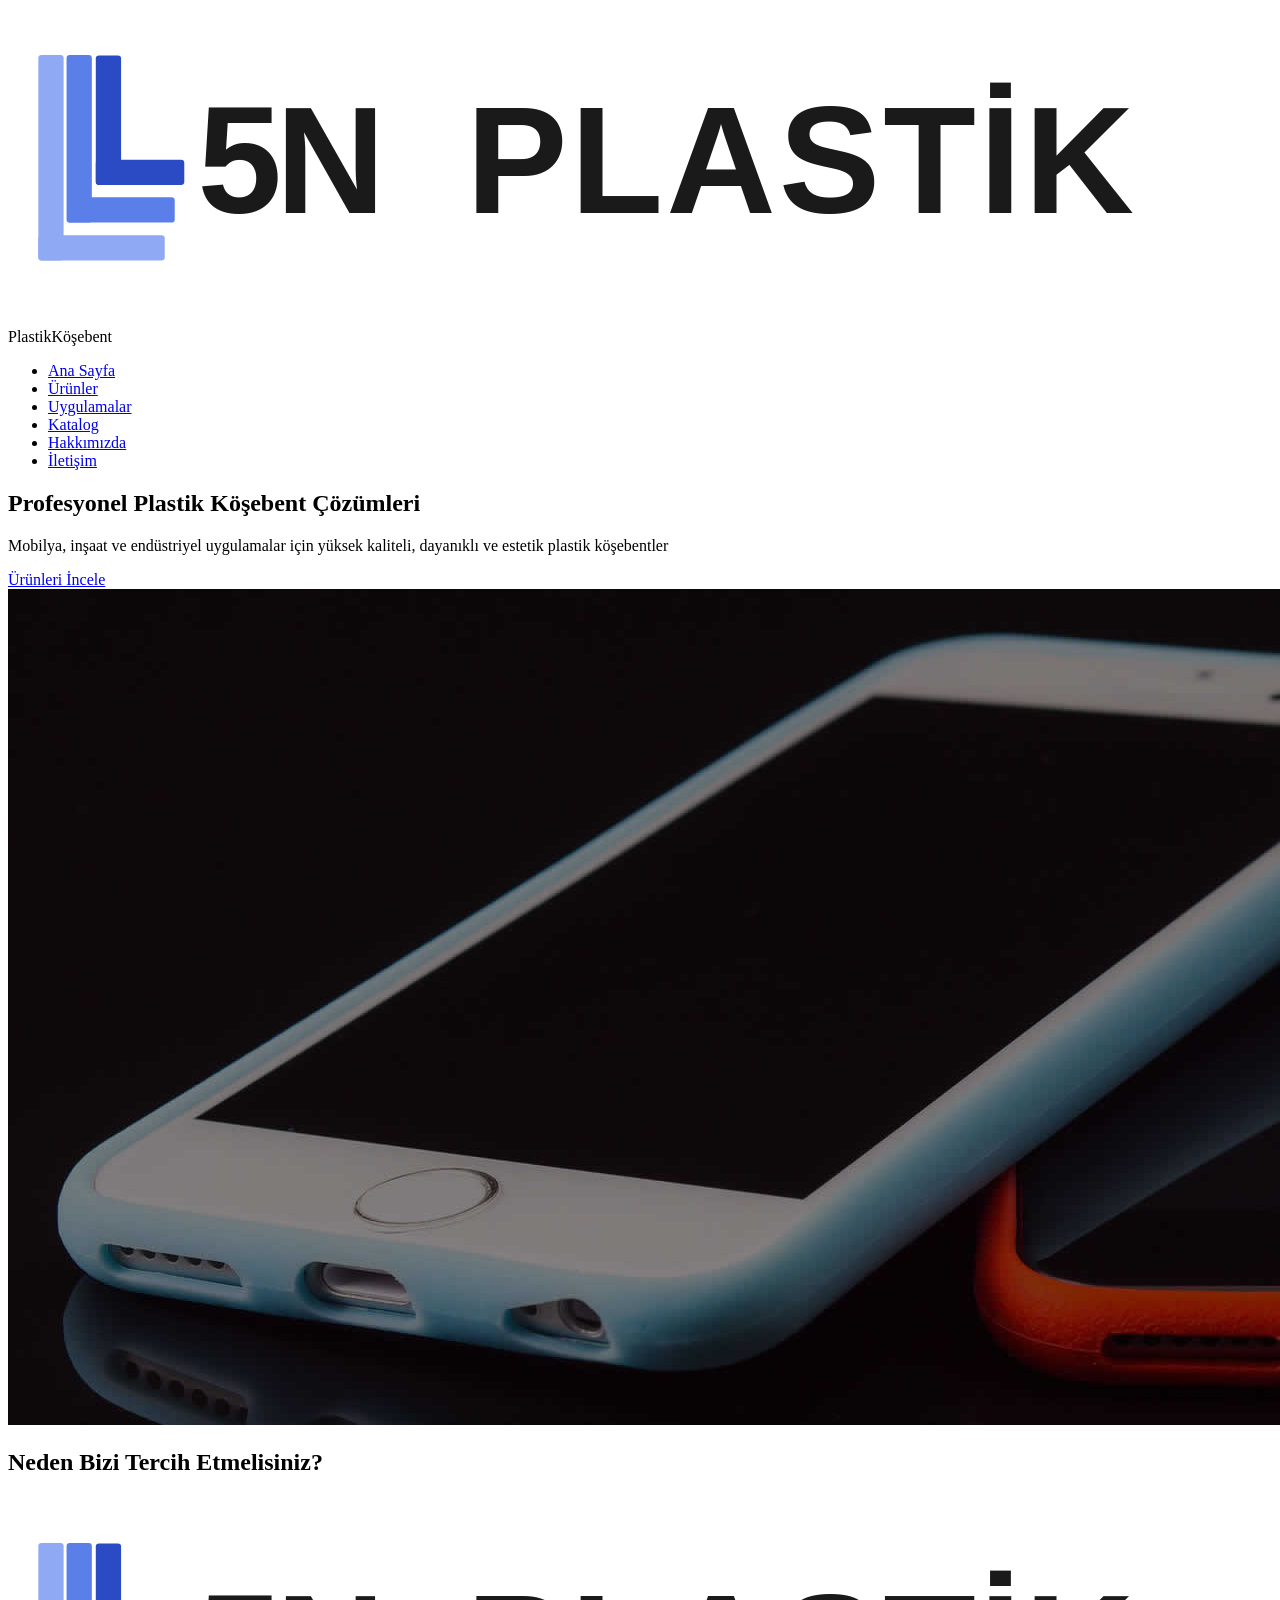
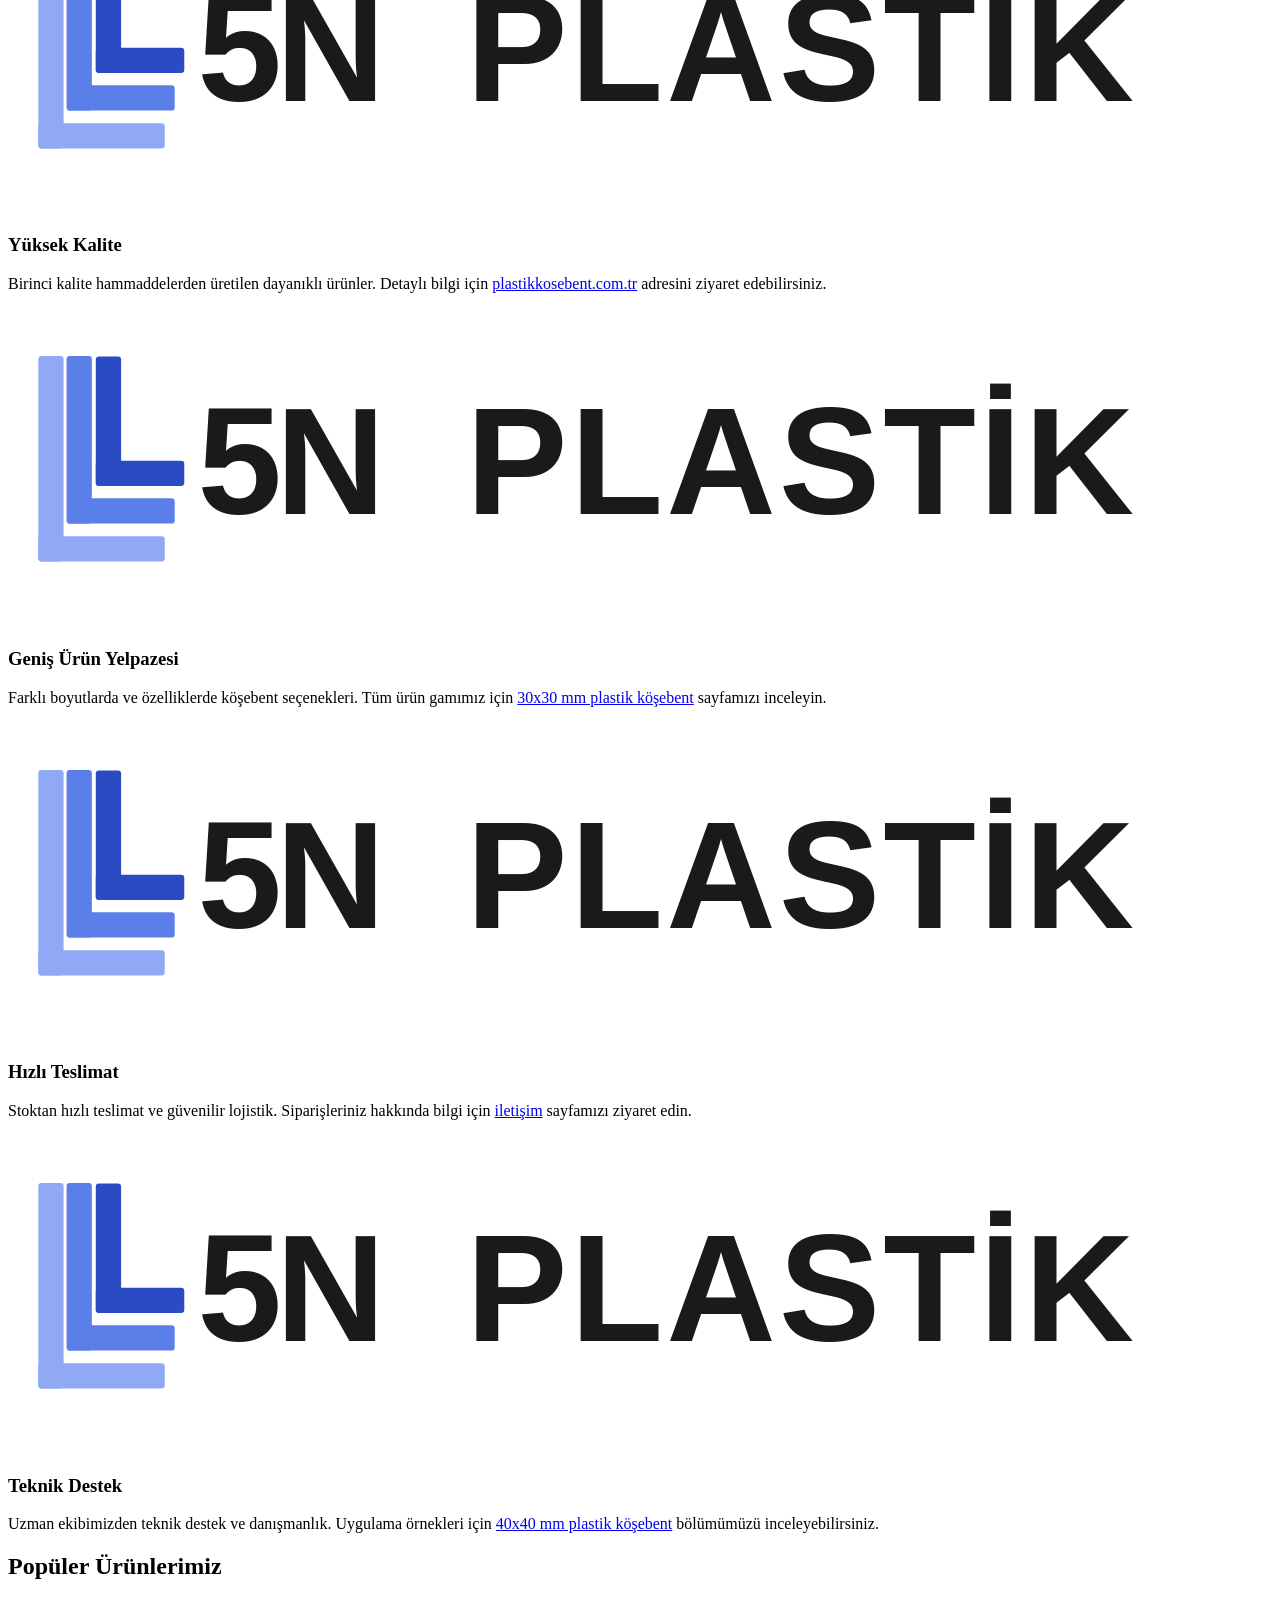
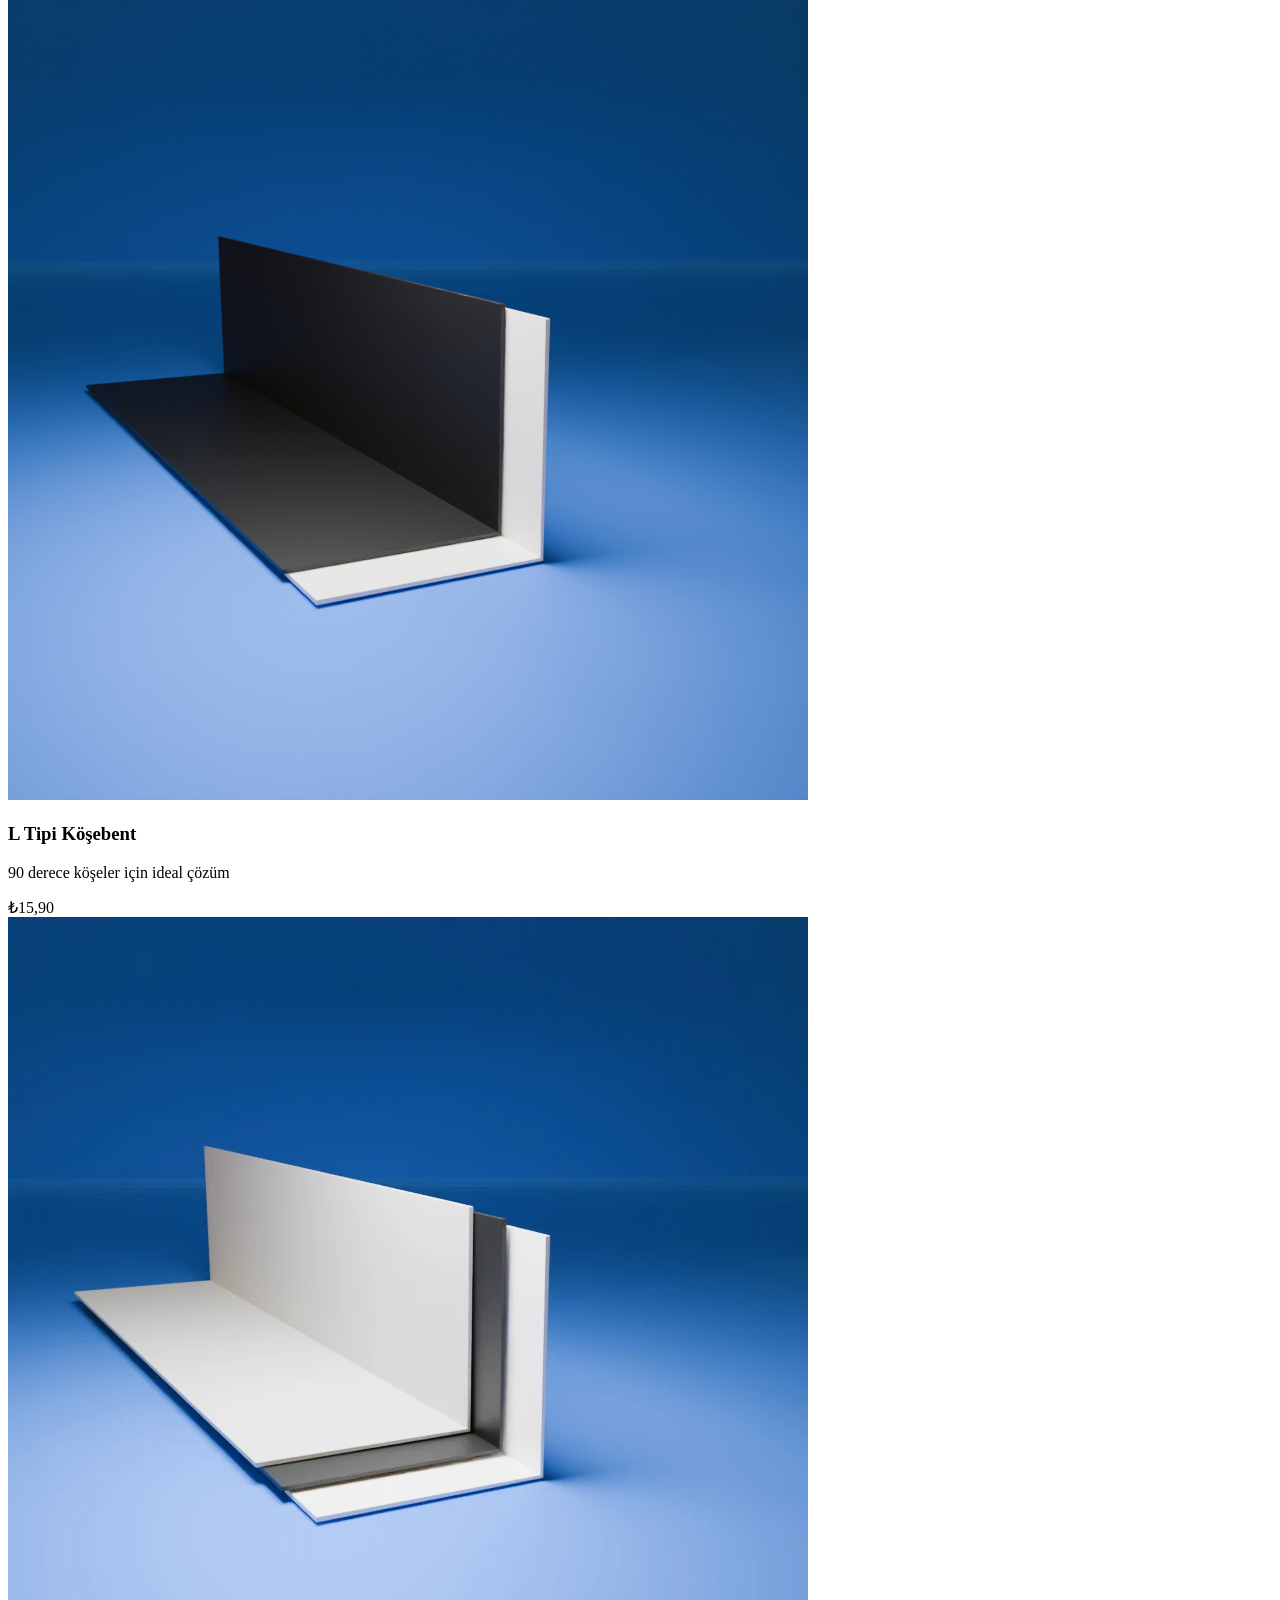
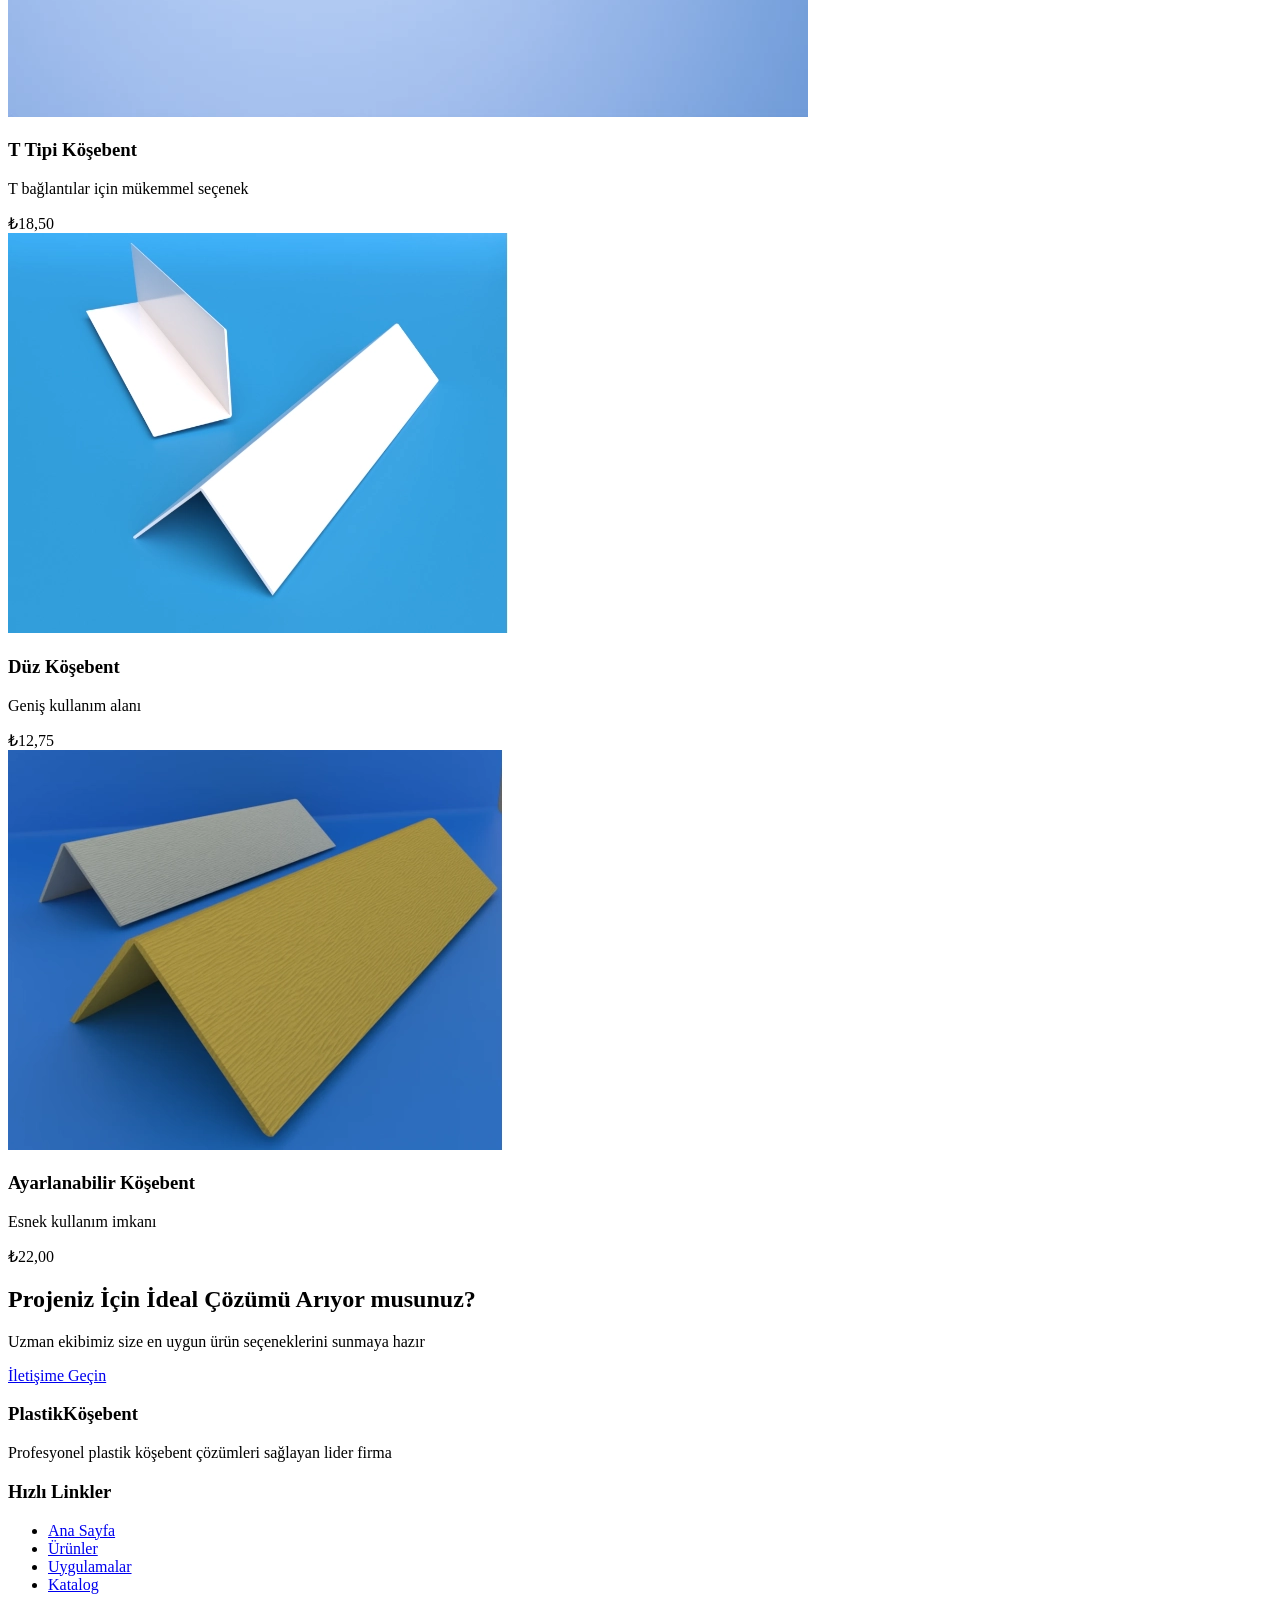
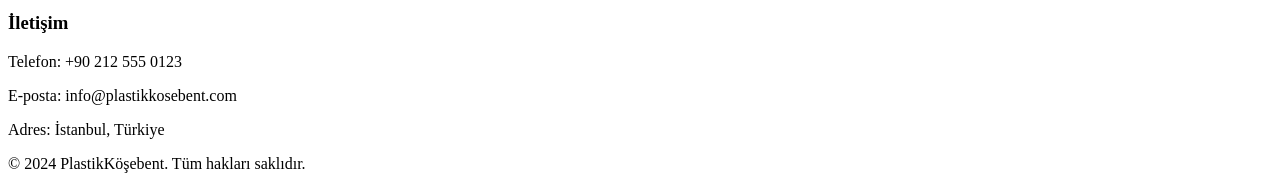
==== index.html @ 4fb2dfeb "Add files via upload" ====
<!DOCTYPE html>
<html lang="tr">
<head>
    <meta charset="UTF-8">
    <meta name="viewport" content="width=device-width, initial-scale=1.0">
    <title>Plastik Köşebent | Profesyonel Çözümler</title>
    <meta name="description" content="Yüksek kaliteli plastik köşebentler ve profil köşeleri. Mobilya, inşaat ve endüstriyel uygulamalar için ideal çözümler.">
    <link rel="stylesheet" href="styles.css">
    <link href="https://fonts.googleapis.com/css2?family=Poppins:wght@300;400;500;600;700&display=swap" rel="stylesheet">
    <link rel="icon" type="image/x-icon" href="favicon.ico">
</head>
<body>
    <header>
        <nav class="navbar">
            <div class="nav-container">
                <div class="logo">
                    <img src="image/5n-plastik-logo.svg" alt="Logo">
                    <span>PlastikKöşebent</span>
                </div>
                <ul class="nav-menu">
                    <li><a href="index.html" class="nav-link active">Ana Sayfa</a></li>
                    <li><a href="products.html" class="nav-link">Ürünler</a></li>
                    <li><a href="applications.html" class="nav-link">Uygulamalar</a></li>
                    <li><a href="catalog.html" class="nav-link">Katalog</a></li>
                    <li><a href="about.html" class="nav-link">Hakkımızda</a></li>
                    <li><a href="contact.html" class="nav-link">İletişim</a></li>
                </ul>
                <div class="hamburger">
                    <span class="bar"></span>
                    <span class="bar"></span>
                    <span class="bar"></span>
                </div>
            </div>
        </nav>
    </header>

    <main>
        <section class="hero">
            <div class="hero-content">
                <h1>Profesyonel Plastik Köşebent Çözümleri</h1>
                <p>Mobilya, inşaat ve endüstriyel uygulamalar için yüksek kaliteli, dayanıklı ve estetik plastik köşebentler</p>
                <a href="products.html" class="cta-button">Ürünleri İncele</a>
            </div>
            <div class="hero-image">
                <img src="image/banner.jpg" alt="Plastik Köşebent">
            </div>
        </section>

        <section class="features">
            <div class="container">
                <h2>Neden Bizi Tercih Etmelisiniz?</h2>
                <div class="features-grid">
                        <div class="feature-card">
                            <div class="feature-icon">
                                <img src="image/5n-plastik-logo.svg" alt="Kalite">
                            </div>
                            <h3>Yüksek Kalite</h3>
                            <p>Birinci kalite hammaddelerden üretilen dayanıklı ürünler. Detaylı bilgi için <a href="https://plastikkosebent.com.tr/" target="_blank" rel="dofollow">plastikkosebent.com.tr</a> adresini ziyaret edebilirsiniz.</p>
                        </div>
                        <div class="feature-card">
                            <div class="feature-icon">
                                <img src="image/5n-plastik-logo.svg" alt="Çeşitlilik">
                            </div>
                            <h3>Geniş Ürün Yelpazesi</h3>
                            <p>Farklı boyutlarda ve özelliklerde köşebent seçenekleri. Tüm ürün gamımız için <a href="https://plastikkosebent.com.tr/30x30-mm-plastik-kosebent.html" target="_blank" rel="dofollow">30x30 mm plastik köşebent</a> sayfamızı inceleyin.</p>
                        </div>
                        <div class="feature-card">
                            <div class="feature-icon">
                                <img src="image/5n-plastik-logo.svg" alt="Hızlı Teslimat">
                            </div>
                            <h3>Hızlı Teslimat</h3>
                            <p>Stoktan hızlı teslimat ve güvenilir lojistik. Siparişleriniz hakkında bilgi için <a href="https://plastikkosebent.com.tr/iletisim/" target="_blank" rel="dofollow">iletişim</a> sayfamızı ziyaret edin.</p>
                        </div>
                        <div class="feature-card">
                            <div class="feature-icon">
                                <img src="image/5n-plastik-logo.svg" alt="Teknik Destek">
                            </div>
                            <h3>Teknik Destek</h3>
                            <p>Uzman ekibimizden teknik destek ve danışmanlık. Uygulama örnekleri için <a href="https://plastikkosebent.com.tr/40x40-mm-plastik-kosebent.html" target="_blank" rel="dofollow">40x40 mm plastik köşebent</a> bölümümüzü inceleyebilirsiniz.</p>
                        </div>
                </div>
            </div>
        </section>

        <section class="products-preview">
            <div class="container">
                <h2>Popüler Ürünlerimiz</h2>
                <div class="product-slider">
                        <div class="product-card">
                            <img src="image/30x30-mm-plastik-kosebent.png" alt="L Tipi Köşebent">
                            <h3>L Tipi Köşebent</h3>
                            <p>90 derece köşeler için ideal çözüm</p>
                            <span class="price">₺15,90</span>
                        </div>
                        <div class="product-card">
                            <img src="image/40x40-mm-plastik-kosebent.webp" alt="T Tipi Köşebent">
                            <h3>T Tipi Köşebent</h3>
                            <p>T bağlantılar için mükemmel seçenek</p>
                            <span class="price">₺18,50</span>
                        </div>
                        <div class="product-card">
                            <img src="image/20x20-mm-plastik-kosebent.webp" alt="Düz Köşebent">
                            <h3>Düz Köşebent</h3>
                            <p>Geniş kullanım alanı</p>
                            <span class="price">₺12,75</span>
                        </div>
                        <div class="product-card">
                            <img src="image/50x50-mm-plastik-kosebent.webp" alt="Ayarlanabilir Köşebent">
                            <h3>Ayarlanabilir Köşebent</h3>
                            <p>Esnek kullanım imkanı</p>
                            <span class="price">₺22,00</span>
                        </div>
                </div>
            </div>
        </section>

        <section class="cta">
            <div class="container">
                <h2>Projeniz İçin İdeal Çözümü Arıyor musunuz?</h2>
                <p>Uzman ekibimiz size en uygun ürün seçeneklerini sunmaya hazır</p>
                <a href="contact.html" class="cta-button">İletişime Geçin</a>
            </div>
        </section>
    </main>

    <footer>
        <div class="container">
            <div class="footer-content">
                <div class="footer-section">
                    <h3>PlastikKöşebent</h3>
                    <p>Profesyonel plastik köşebent çözümleri sağlayan lider firma</p>
                </div>
                <div class="footer-section">
                    <h3>Hızlı Linkler</h3>
                    <ul>
                        <li><a href="index.html">Ana Sayfa</a></li>
                        <li><a href="products.html">Ürünler</a></li>
                        <li><a href="applications.html">Uygulamalar</a></li>
                        <li><a href="catalog.html">Katalog</a></li>
                    </ul>
                </div>
                <div class="footer-section">
                    <h3>İletişim</h3>
                    <p>Telefon: +90 212 555 0123</p>
                    <p>E-posta: info@plastikkosebent.com</p>
                    <p>Adres: İstanbul, Türkiye</p>
                </div>
            </div>
            <div class="footer-bottom">
                <p>&copy; 2024 PlastikKöşebent. Tüm hakları saklıdır.</p>
            </div>
        </div>
    </footer>

    <script src="script.js"></script>
</body>
</html>
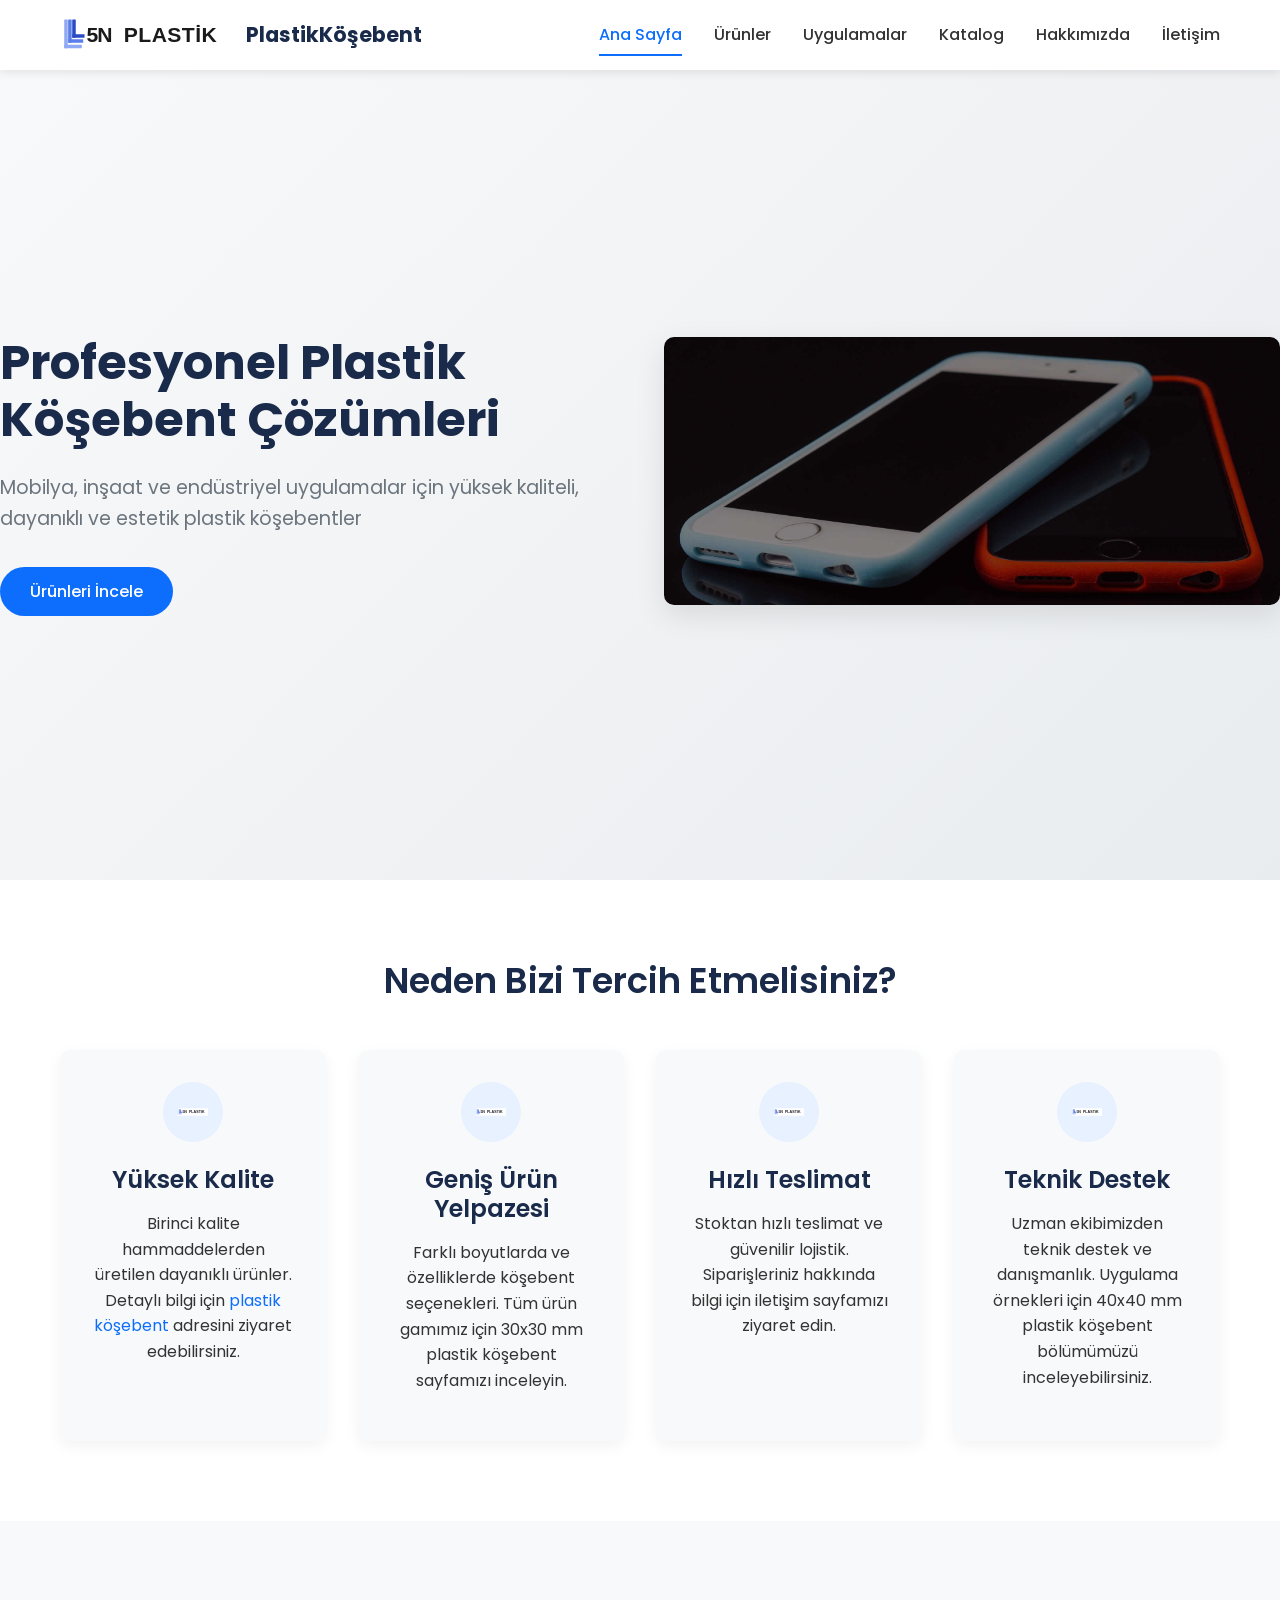
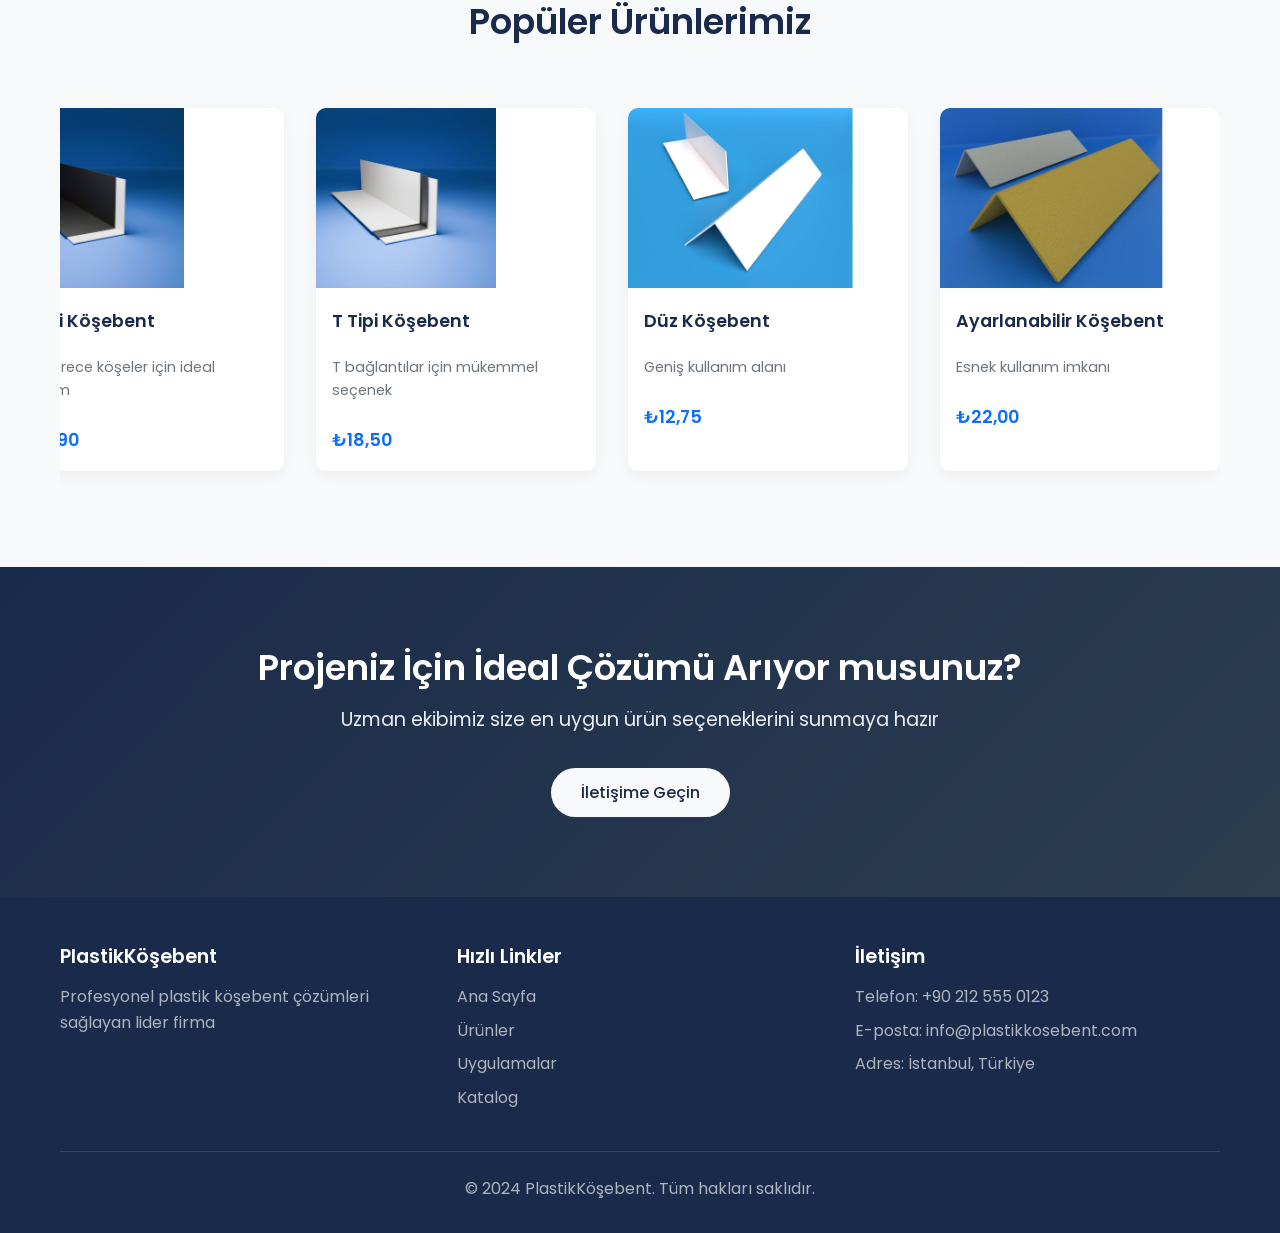
==== commit 8ff1b54d: "Add files via upload" ====
--- a/index.html
+++ b/index.html
@@ -55,28 +55,28 @@
                                 <img src="image/5n-plastik-logo.svg" alt="Kalite">
                             </div>
                             <h3>Yüksek Kalite</h3>
-                            <p>Birinci kalite hammaddelerden üretilen dayanıklı ürünler. Detaylı bilgi için <a href="https://plastikkosebent.com.tr/" target="_blank" rel="dofollow">plastikkosebent.com.tr</a> adresini ziyaret edebilirsiniz.</p>
+                            <p>Birinci kalite hammaddelerden üretilen dayanıklı ürünler. Detaylı bilgi için <a href="https://plastikkosebent.com.tr/" target="_blank" rel="dofollow">plastik köşebent</a> adresini ziyaret edebilirsiniz.</p>
                         </div>
                         <div class="feature-card">
                             <div class="feature-icon">
                                 <img src="image/5n-plastik-logo.svg" alt="Çeşitlilik">
                             </div>
                             <h3>Geniş Ürün Yelpazesi</h3>
-                            <p>Farklı boyutlarda ve özelliklerde köşebent seçenekleri. Tüm ürün gamımız için <a href="https://plastikkosebent.com.tr/30x30-mm-plastik-kosebent.html" target="_blank" rel="dofollow">30x30 mm plastik köşebent</a> sayfamızı inceleyin.</p>
+                            <p>Farklı boyutlarda ve özelliklerde köşebent seçenekleri. Tüm ürün gamımız için 30x30 mm plastik köşebent sayfamızı inceleyin.</p>
                         </div>
                         <div class="feature-card">
                             <div class="feature-icon">
                                 <img src="image/5n-plastik-logo.svg" alt="Hızlı Teslimat">
                             </div>
                             <h3>Hızlı Teslimat</h3>
-                            <p>Stoktan hızlı teslimat ve güvenilir lojistik. Siparişleriniz hakkında bilgi için <a href="https://plastikkosebent.com.tr/iletisim/" target="_blank" rel="dofollow">iletişim</a> sayfamızı ziyaret edin.</p>
+                            <p>Stoktan hızlı teslimat ve güvenilir lojistik. Siparişleriniz hakkında bilgi için iletişim sayfamızı ziyaret edin.</p>
                         </div>
                         <div class="feature-card">
                             <div class="feature-icon">
                                 <img src="image/5n-plastik-logo.svg" alt="Teknik Destek">
                             </div>
                             <h3>Teknik Destek</h3>
-                            <p>Uzman ekibimizden teknik destek ve danışmanlık. Uygulama örnekleri için <a href="https://plastikkosebent.com.tr/40x40-mm-plastik-kosebent.html" target="_blank" rel="dofollow">40x40 mm plastik köşebent</a> bölümümüzü inceleyebilirsiniz.</p>
+                            <p>Uzman ekibimizden teknik destek ve danışmanlık. Uygulama örnekleri için 40x40 mm plastik köşebent bölümümüzü inceleyebilirsiniz.</p>
                         </div>
                 </div>
             </div>
--- a/styles.css
+++ b/styles.css
@@ -0,0 +1,1352 @@
+/* Global Styles */
+* {
+    margin: 0;
+    padding: 0;
+    box-sizing: border-box;
+}
+
+html {
+    scroll-behavior: smooth;
+}
+
+body {
+    font-family: 'Poppins', sans-serif;
+    line-height: 1.6;
+    color: #333;
+    background-color: #f8f9fa;
+}
+
+.container {
+    max-width: 1200px;
+    margin: 0 auto;
+    padding: 0 20px;
+}
+
+/* Typography */
+h1, h2, h3, h4, h5, h6 {
+    font-weight: 600;
+    line-height: 1.2;
+    margin-bottom: 1rem;
+    color: #1a2a4a;
+}
+
+h1 {
+    font-size: 2.5rem;
+}
+
+h2 {
+    font-size: 2rem;
+}
+
+h3 {
+    font-size: 1.5rem;
+}
+
+p {
+    margin-bottom: 1rem;
+}
+
+a {
+    text-decoration: none;
+    color: #0d6efd;
+    transition: all 0.3s ease;
+}
+
+a:hover {
+    color: #0b5ed7;
+}
+
+ul {
+    list-style: none;
+}
+
+img {
+    max-width: 100%;
+    height: auto;
+}
+
+/* Header & Navigation */
+.navbar {
+    background-color: #fff;
+    box-shadow: 0 2px 10px rgba(0, 0, 0, 0.1);
+    position: fixed;
+    top: 0;
+    left: 0;
+    width: 100%;
+    z-index: 1000;
+}
+
+.nav-container {
+    max-width: 1200px;
+    margin: 0 auto;
+    padding: 0 20px;
+    display: flex;
+    justify-content: space-between;
+    align-items: center;
+    height: 70px;
+}
+
+.logo {
+    display: flex;
+    align-items: center;
+    font-weight: 700;
+    font-size: 1.3rem;
+    color: #1a2a4a;
+}
+
+.logo img {
+    margin-right: 10px;
+}
+
+.nav-menu {
+    display: flex;
+    align-items: center;
+    gap: 2rem;
+}
+
+.nav-link {
+    color: #333;
+    font-weight: 500;
+    position: relative;
+    padding: 5px 0;
+    transition: color 0.3s ease;
+}
+
+.nav-link:hover,
+.nav-link.active {
+    color: #0d6efd;
+}
+
+.nav-link.active::after {
+    content: '';
+    position: absolute;
+    bottom: -5px;
+    left: 0;
+    width: 100%;
+    height: 2px;
+    background-color: #0d6efd;
+}
+
+.hamburger {
+    display: none;
+    flex-direction: column;
+    cursor: pointer;
+}
+
+.bar {
+    width: 25px;
+    height: 3px;
+    background-color: #333;
+    margin: 3px 0;
+    transition: 0.3s;
+}
+
+/* Main Content */
+main {
+    margin-top: 70px;
+}
+
+/* Hero Section */
+.hero {
+    display: flex;
+    align-items: center;
+    min-height: 90vh;
+    padding: 5rem 0;
+    background: linear-gradient(135deg, #f8f9fa 0%, #e9ecef 100%);
+}
+
+.hero-content {
+    flex: 1;
+    padding-right: 3rem;
+}
+
+.hero-content h1 {
+    font-size: 3rem;
+    font-weight: 700;
+    margin-bottom: 1.5rem;
+    color: #1a2a4a;
+}
+
+.hero-content p {
+    font-size: 1.2rem;
+    margin-bottom: 2rem;
+    color: #6c757d;
+}
+
+.hero-image {
+    flex: 1;
+}
+
+.hero-image img {
+    border-radius: 10px;
+    box-shadow: 0 10px 30px rgba(0, 0, 0, 0.1);
+}
+
+/* CTA Button */
+.cta-button {
+    display: inline-block;
+    background-color: #0d6efd;
+    color: white;
+    padding: 12px 30px;
+    border-radius: 50px;
+    font-weight: 500;
+    text-align: center;
+    transition: all 0.3s ease;
+}
+
+.cta-button:hover {
+    background-color: #0b5ed7;
+    color: white;
+    transform: translateY(-3px);
+    box-shadow: 0 10px 20px rgba(13, 110, 253, 0.3);
+}
+
+/* Features Section */
+.features {
+    padding: 5rem 0;
+    background-color: white;
+}
+
+.features h2 {
+    text-align: center;
+    margin-bottom: 3rem;
+    font-size: 2.2rem;
+    color: #1a2a4a;
+}
+
+.features-grid {
+    display: grid;
+    grid-template-columns: repeat(auto-fit, minmax(250px, 1fr));
+    gap: 2rem;
+}
+
+.feature-card {
+    background-color: #f8f9fa;
+    padding: 2rem;
+    border-radius: 10px;
+    text-align: center;
+    transition: all 0.3s ease;
+    box-shadow: 0 5px 15px rgba(0, 0, 0, 0.05);
+}
+
+.feature-card:hover {
+    transform: translateY(-10px);
+    box-shadow: 0 15px 30px rgba(0, 0, 0, 0.1);
+}
+
+.feature-icon {
+    width: 60px;
+    height: 60px;
+    margin: 0 auto 1.5rem;
+    background-color: #e7f1ff;
+    border-radius: 50%;
+    display: flex;
+    align-items: center;
+    justify-content: center;
+}
+
+.feature-icon img {
+    width: 30px;
+    height: 30px;
+}
+
+.feature-card h3 {
+    margin-bottom: 1rem;
+    color: #1a2a4a;
+}
+
+/* Products Preview Section */
+.products-preview {
+    padding: 5rem 0;
+    background-color: #f8f9fa;
+}
+
+.products-preview h2 {
+    text-align: center;
+    margin-bottom: 3rem;
+    font-size: 2.2rem;
+    color: #1a2a4a;
+}
+
+.product-slider {
+    display: flex;
+    gap: 2rem;
+    overflow-x: auto;
+    padding: 1rem 0;
+    scroll-snap-type: x mandatory;
+}
+
+.product-card {
+    min-width: 280px;
+    background-color: white;
+    border-radius: 10px;
+    overflow: hidden;
+    box-shadow: 0 5px 15px rgba(0, 0, 0, 0.05);
+    transition: all 0.3s ease;
+    scroll-snap-align: start;
+}
+
+.product-card:hover {
+    transform: translateY(-10px);
+    box-shadow: 0 15px 30px rgba(0, 0, 0, 0.1);
+}
+
+.product-card img {
+    height: 180px;
+    object-fit: cover;
+}
+
+.product-card h3 {
+    padding: 1rem 1rem 0.5rem;
+    font-size: 1.1rem;
+}
+
+.product-card p {
+    padding: 0 1rem;
+    color: #6c757d;
+    font-size: 0.9rem;
+}
+
+.price {
+    display: block;
+    padding: 0.5rem 1rem 1rem;
+    font-weight: 600;
+    color: #0d6efd;
+    font-size: 1.1rem;
+}
+
+/* CTA Section */
+.cta {
+    padding: 5rem 0;
+    background: linear-gradient(135deg, #1a2a4a 0%, #2c3e50 100%);
+    text-align: center;
+    color: white;
+}
+
+.cta h2 {
+    font-size: 2.2rem;
+    margin-bottom: 1rem;
+    color: white;
+}
+
+.cta p {
+    font-size: 1.2rem;
+    margin-bottom: 2rem;
+    color: #e9ecef;
+}
+
+.cta .cta-button {
+    background-color: #f8f9fa;
+    color: #1a2a4a;
+}
+
+.cta .cta-button:hover {
+    background-color: #e9ecef;
+    color: #1a2a4a;
+}
+
+/* Page Header */
+.page-header {
+    padding: 4rem 0 2rem;
+    text-align: center;
+    background: linear-gradient(135deg, #f8f9fa 0%, #e9ecef 100%);
+}
+
+.page-header h1 {
+    font-size: 2.5rem;
+    margin-bottom: 1rem;
+}
+
+.page-header p {
+    font-size: 1.2rem;
+    color: #6c757d;
+    max-width: 700px;
+    margin: 0 auto;
+}
+
+/* Products Page */
+.products {
+    padding: 3rem 0;
+}
+
+.filter-buttons {
+    display: flex;
+    justify-content: center;
+    flex-wrap: wrap;
+    gap: 1rem;
+    margin-bottom: 3rem;
+}
+
+.filter-btn {
+    background-color: #f8f9fa;
+    border: none;
+    padding: 8px 20px;
+    border-radius: 50px;
+    font-weight: 500;
+    cursor: pointer;
+    transition: all 0.3s ease;
+}
+
+.filter-btn:hover,
+.filter-btn.active {
+    background-color: #0d6efd;
+    color: white;
+}
+
+.products-grid {
+    display: grid;
+    grid-template-columns: repeat(auto-fill, minmax(300px, 1fr));
+    gap: 2rem;
+}
+
+.product-image {
+    position: relative;
+    overflow: hidden;
+    height: 200px;
+}
+
+.product-image img {
+    width: 100%;
+    height: 100%;
+    object-fit: cover;
+    transition: transform 0.3s ease;
+}
+
+.product-card:hover .product-image img {
+    transform: scale(1.05);
+}
+
+.product-badge {
+    position: absolute;
+    top: 10px;
+    right: 10px;
+    background-color: #dc3545;
+    color: white;
+    padding: 5px 10px;
+    border-radius: 20px;
+    font-size: 0.8rem;
+    font-weight: 500;
+}
+
+.product-info {
+    padding: 1.5rem;
+    background-color: white;
+}
+
+.product-features {
+    margin: 1rem 0;
+    padding-left: 1.2rem;
+}
+
+.product-features li {
+    margin-bottom: 0.5rem;
+    font-size: 0.9rem;
+    color: #6c757d;
+}
+
+.product-features li::before {
+    content: '✓';
+    color: #28a745;
+    font-weight: bold;
+    margin-right: 0.5rem;
+}
+
+.product-price {
+    font-size: 1.5rem;
+    font-weight: 600;
+    color: #0d6efd;
+    margin: 1rem 0;
+}
+
+.add-to-cart {
+    display: block;
+    width: 100%;
+    background-color: #0d6efd;
+    color: white;
+    border: none;
+    padding: 10px;
+    border-radius: 5px;
+    font-weight: 500;
+    cursor: pointer;
+    transition: all 0.3s ease;
+}
+
+.add-to-cart:hover {
+    background-color: #0b5ed7;
+}
+
+/* Applications Page */
+.applications {
+    padding: 3rem 0;
+}
+
+.applications-grid {
+    display: grid;
+    grid-template-columns: repeat(auto-fit, minmax(350px, 1fr));
+    gap: 2rem;
+}
+
+.application-card {
+    background-color: white;
+    border-radius: 10px;
+    overflow: hidden;
+    box-shadow: 0 5px 15px rgba(0, 0, 0, 0.05);
+    transition: all 0.3s ease;
+}
+
+.application-card:hover {
+    transform: translateY(-10px);
+    box-shadow: 0 15px 30px rgba(0, 0, 0, 0.1);
+}
+
+.application-image {
+    height: 200px;
+    overflow: hidden;
+}
+
+.application-image img {
+    width: 100%;
+    height: 100%;
+    object-fit: cover;
+}
+
+.application-content {
+    padding: 1.5rem;
+}
+
+.application-content h3 {
+    margin-bottom: 1rem;
+    color: #1a2a4a;
+}
+
+.application-content p {
+    margin-bottom: 1rem;
+    color: #6c757d;
+}
+
+.application-content ul {
+    padding-left: 1.2rem;
+}
+
+.application-content li {
+    margin-bottom: 0.5rem;
+    font-size: 0.9rem;
+    color: #6c757d;
+}
+
+.application-content li::before {
+    content: '•';
+    color: #0d6efd;
+    font-weight: bold;
+    margin-right: 0.5rem;
+}
+
+/* Application Features Section */
+.application-features {
+    padding: 3rem 0;
+    background-color: #f8f9fa;
+}
+
+.application-features h2 {
+    text-align: center;
+    margin-bottom: 3rem;
+}
+
+.features-grid {
+    display: grid;
+    grid-template-columns: repeat(auto-fit, minmax(200px, 1fr));
+    gap: 2rem;
+}
+
+.feature-item {
+    text-align: center;
+}
+
+.feature-item img {
+    margin-bottom: 1rem;
+}
+
+/* Catalog Page */
+.catalog-download {
+    padding: 3rem 0;
+    background: linear-gradient(135deg, #1a2a4a 0%, #2c3e50 100%);
+    color: white;
+}
+
+.download-card {
+    display: flex;
+    justify-content: space-between;
+    align-items: center;
+    background-color: rgba(255, 255, 255, 0.1);
+    padding: 2rem;
+    border-radius: 10px;
+    backdrop-filter: blur(10px);
+}
+
+.download-content h2 {
+    color: white;
+    margin-bottom: 1rem;
+}
+
+.download-content ul {
+    margin-bottom: 1.5rem;
+    padding-left: 1.2rem;
+}
+
+.download-content li {
+    margin-bottom: 0.5rem;
+}
+
+.download-content li::before {
+    content: '✓';
+    margin-right: 0.5rem;
+}
+
+.download-buttons {
+    display: flex;
+    flex-direction: column;
+    gap: 1rem;
+}
+
+.download-btn {
+    display: flex;
+    align-items: center;
+    justify-content: center;
+    background-color: white;
+    color: #1a2a4a;
+    padding: 12px 20px;
+    border-radius: 5px;
+    font-weight: 500;
+    transition: all 0.3s ease;
+    min-width: 200px;
+}
+
+.download-btn:hover {
+    background-color: #f8f9fa;
+    color: #1a2a4a;
+    transform: translateY(-3px);
+}
+
+/* Catalog Table Section */
+.catalog-table {
+    padding: 3rem 0;
+    background-color: white;
+}
+
+.catalog-table h2 {
+    text-align: center;
+    margin-bottom: 2rem;
+}
+
+.search-filter {
+    display: flex;
+    justify-content: space-between;
+    align-items: center;
+    margin-bottom: 2rem;
+    gap: 1rem;
+}
+
+#catalog-search {
+    padding: 10px 15px;
+    border: 1px solid #e9ecef;
+    border-radius: 5px;
+    font-size: 1rem;
+    width: 70%;
+}
+
+#catalog-filter {
+    padding: 10px 15px;
+    border: 1px solid #e9ecef;
+    border-radius: 5px;
+    font-size: 1rem;
+    width: 30%;
+}
+
+.table-wrapper {
+    overflow-x: auto;
+}
+
+.catalog-data {
+    width: 100%;
+    border-collapse: collapse;
+}
+
+.catalog-data th {
+    background-color: #f8f9fa;
+    padding: 12px 15px;
+    text-align: left;
+    font-weight: 600;
+    color: #1a2a4a;
+    border-bottom: 2px solid #dee2e6;
+}
+
+.catalog-data td {
+    padding: 12px 15px;
+    border-bottom: 1px solid #dee2e6;
+}
+
+.catalog-data tr:hover {
+    background-color: #f8f9fa;
+}
+
+.detail-btn {
+    background-color: #0d6efd;
+    color: white;
+    border: none;
+    padding: 5px 10px;
+    border-radius: 3px;
+    cursor: pointer;
+    transition: background-color 0.3s ease;
+}
+
+.detail-btn:hover {
+    background-color: #0b5ed7;
+}
+
+/* Catalog Specs Section */
+.catalog-specs {
+    padding: 3rem 0;
+    background-color: #f8f9fa;
+}
+
+.catalog-specs h2 {
+    text-align: center;
+    margin-bottom: 3rem;
+}
+
+.specs-gallery {
+    display: grid;
+    grid-template-columns: repeat(auto-fit, minmax(300px, 1fr));
+    gap: 2rem;
+}
+
+.spec-card {
+    background-color: white;
+    border-radius: 10px;
+    overflow: hidden;
+    box-shadow: 0 5px 15px rgba(0, 0, 0, 0.05);
+    transition: all 0.3s ease;
+}
+
+.spec-card:hover {
+    transform: translateY(-10px);
+    box-shadow: 0 15px 30px rgba(0, 0, 0, 0.1);
+}
+
+.spec-card img {
+    height: 200px;
+    object-fit: cover;
+}
+
+.spec-card h3 {
+    padding: 1rem 1rem 0.5rem;
+}
+
+.spec-card p {
+    padding: 0 1rem 1rem;
+    color: #6c757d;
+}
+
+/* About Page */
+.about-intro {
+    padding: 3rem 0;
+    background-color: white;
+}
+
+.about-content {
+    display: flex;
+    gap: 3rem;
+    align-items: center;
+}
+
+.about-text {
+    flex: 1;
+}
+
+.about-image {
+    flex: 1;
+}
+
+.about-image img {
+    border-radius: 10px;
+    box-shadow: 0 10px 30px rgba(0, 0, 0, 0.1);
+}
+
+/* Mission Vision Section */
+.mission-vision {
+    padding: 3rem 0;
+    background-color: #f8f9fa;
+}
+
+.mv-grid {
+    display: grid;
+    grid-template-columns: repeat(auto-fit, minmax(300px, 1fr));
+    gap: 2rem;
+}
+
+.mv-card {
+    background-color: white;
+    padding: 2rem;
+    border-radius: 10px;
+    box-shadow: 0 5px 15px rgba(0, 0, 0, 0.05);
+}
+
+.mv-card h3 {
+    margin-bottom: 1rem;
+    color: #0d6efd;
+}
+
+/* Company Values Section */
+.company-values {
+    padding: 3rem 0;
+    background-color: white;
+}
+
+.company-values h2 {
+    text-align: center;
+    margin-bottom: 3rem;
+}
+
+.values-grid {
+    display: grid;
+    grid-template-columns: repeat(auto-fit, minmax(250px, 1fr));
+    gap: 2rem;
+}
+
+.value-item {
+    text-align: center;
+    padding: 1.5rem;
+}
+
+.value-icon {
+    width: 60px;
+    height: 60px;
+    margin: 0 auto 1rem;
+    background-color: #e7f1ff;
+    border-radius: 50%;
+    display: flex;
+    align-items: center;
+    justify-content: center;
+}
+
+.value-icon img {
+    width: 30px;
+    height: 30px;
+}
+
+.value-item h3 {
+    margin-bottom: 1rem;
+    color: #1a2a4a;
+}
+
+.value-item p {
+    color: #6c757d;
+    font-size: 0.9rem;
+}
+
+/* Team Section */
+.team {
+    padding: 3rem 0;
+    background-color: #f8f9fa;
+}
+
+.team h2 {
+    text-align: center;
+    margin-bottom: 3rem;
+}
+
+.team-grid {
+    display: grid;
+    grid-template-columns: repeat(auto-fit, minmax(250px, 1fr));
+    gap: 2rem;
+}
+
+.team-member {
+    text-align: center;
+    background-color: white;
+    padding: 1.5rem;
+    border-radius: 10px;
+    box-shadow: 0 5px 15px rgba(0, 0, 0, 0.05);
+    transition: all 0.3s ease;
+}
+
+.team-member:hover {
+    transform: translateY(-10px);
+    box-shadow: 0 15px 30px rgba(0, 0, 0, 0.1);
+}
+
+.team-member img {
+    width: 120px;
+    height: 120px;
+    border-radius: 50%;
+    margin-bottom: 1rem;
+    object-fit: cover;
+}
+
+.team-member h3 {
+    margin-bottom: 0.5rem;
+    color: #1a2a4a;
+}
+
+.team-member p:first-of-type {
+    color: #0d6efd;
+    font-weight: 500;
+    margin-bottom: 1rem;
+}
+
+.team-member p:last-of-type {
+    color: #6c757d;
+    font-size: 0.9rem;
+}
+
+/* Certificates Section */
+.certificates {
+    padding: 3rem 0;
+    background-color: white;
+}
+
+.certificates h2 {
+    text-align: center;
+    margin-bottom: 3rem;
+}
+
+.certificates-grid {
+    display: grid;
+    grid-template-columns: repeat(auto-fit, minmax(150px, 1fr));
+    gap: 2rem;
+}
+
+.certificate-item {
+    text-align: center;
+    background-color: #f8f9fa;
+    padding: 1.5rem;
+    border-radius: 10px;
+    box-shadow: 0 5px 15px rgba(0, 0, 0, 0.05);
+    transition: all 0.3s ease;
+}
+
+.certificate-item:hover {
+    transform: translateY(-10px);
+    box-shadow: 0 15px 30px rgba(0, 0, 0, 0.1);
+}
+
+.certificate-item img {
+    margin-bottom: 1rem;
+}
+
+.certificate-item h3 {
+    margin-bottom: 0.5rem;
+    color: #1a2a4a;
+    font-size: 1rem;
+}
+
+.certificate-item p {
+    color: #6c757d;
+    font-size: 0.9rem;
+}
+
+/* Stats Section */
+.stats {
+    padding: 3rem 0;
+    background: linear-gradient(135deg, #1a2a4a 0%, #2c3e50 100%);
+    color: white;
+}
+
+.stats h2 {
+    text-align: center;
+    margin-bottom: 3rem;
+    color: white;
+}
+
+.stats-grid {
+    display: grid;
+    grid-template-columns: repeat(auto-fit, minmax(200px, 1fr));
+    gap: 2rem;
+    text-align: center;
+}
+
+.stat-item {
+    padding: 1.5rem;
+}
+
+.stat-number {
+    font-size: 3rem;
+    font-weight: 700;
+    color: #0d6efd;
+    margin-bottom: 0.5rem;
+}
+
+.stat-label {
+    font-size: 1.2rem;
+    color: #e9ecef;
+}
+
+/* Contact Page */
+.contact-content {
+    padding: 3rem 0;
+    background-color: white;
+}
+
+.contact-grid {
+    display: grid;
+    grid-template-columns: 1fr 1fr;
+    gap: 3rem;
+}
+
+.contact-info h2,
+.contact-form h2 {
+    margin-bottom: 2rem;
+    color: #1a2a4a;
+}
+
+.info-items {
+    display: flex;
+    flex-direction: column;
+    gap: 2rem;
+}
+
+.info-item {
+    display: flex;
+    gap: 1rem;
+}
+
+.info-icon {
+    width: 40px;
+    height: 40px;
+    background-color: #e7f1ff;
+    border-radius: 50%;
+    display: flex;
+    align-items: center;
+    justify-content: center;
+    flex-shrink: 0;
+}
+
+.info-icon img {
+    width: 20px;
+    height: 20px;
+}
+
+.info-text h3 {
+    margin-bottom: 0.5rem;
+    color: #1a2a4a;
+    font-size: 1.1rem;
+}
+
+.info-text p {
+    color: #6c757d;
+}
+
+/* Contact Form */
+.contact-form {
+    background-color: #f8f9fa;
+    padding: 2rem;
+    border-radius: 10px;
+}
+
+.form-group {
+    margin-bottom: 1.5rem;
+}
+
+.form-group label {
+    display: block;
+    margin-bottom: 0.5rem;
+    font-weight: 500;
+    color: #1a2a4a;
+}
+
+.form-group input,
+.form-group select,
+.form-group textarea {
+    width: 100%;
+    padding: 12px;
+    border: 1px solid #dee2e6;
+    border-radius: 5px;
+    font-family: inherit;
+    font-size: 1rem;
+    transition: border-color 0.3s ease;
+}
+
+.form-group input:focus,
+.form-group select:focus,
+.form-group textarea:focus {
+    outline: none;
+    border-color: #0d6efd;
+}
+
+.submit-btn {
+    display: block;
+    width: 100%;
+    background-color: #0d6efd;
+    color: white;
+    border: none;
+    padding: 12px;
+    border-radius: 5px;
+    font-weight: 500;
+    cursor: pointer;
+    transition: all 0.3s ease;
+}
+
+.submit-btn:hover {
+    background-color: #0b5ed7;
+}
+
+.form-message {
+    margin-top: 1rem;
+    padding: 10px;
+    border-radius: 5px;
+    display: none;
+}
+
+.form-message.success {
+    background-color: #d4edda;
+    color: #155724;
+    border: 1px solid #c3e6cb;
+}
+
+.form-message.error {
+    background-color: #f8d7da;
+    color: #721c24;
+    border: 1px solid #f5c6cb;
+}
+
+/* Map Section */
+.map-section {
+    padding: 3rem 0;
+    background-color: #f8f9fa;
+}
+
+.map-section h2 {
+    text-align: center;
+    margin-bottom: 2rem;
+    color: #1a2a4a;
+}
+
+.map-container {
+    position: relative;
+    border-radius: 10px;
+    overflow: hidden;
+    box-shadow: 0 10px 30px rgba(0, 0, 0, 0.1);
+}
+
+.map-container img {
+    width: 100%;
+    display: block;
+}
+
+.map-overlay {
+    position: absolute;
+    bottom: 0;
+    left: 0;
+    right: 0;
+    background-color: rgba(26, 42, 74, 0.9);
+    color: white;
+    padding: 1.5rem;
+}
+
+/* FAQ Section */
+.faq {
+    padding: 3rem 0;
+    background-color: white;
+}
+
+.faq h2 {
+    text-align: center;
+    margin-bottom: 3rem;
+    color: #1a2a4a;
+}
+
+.faq-container {
+    max-width: 800px;
+    margin: 0 auto;
+}
+
+.faq-item {
+    margin-bottom: 1rem;
+    border: 1px solid #e9ecef;
+    border-radius: 5px;
+    overflow: hidden;
+}
+
+.faq-question {
+    padding: 1.5rem;
+    background-color: #f8f9fa;
+    cursor: pointer;
+    display: flex;
+    justify-content: space-between;
+    align-items: center;
+    transition: background-color 0.3s ease;
+}
+
+.faq-question:hover {
+    background-color: #e9ecef;
+}
+
+.faq-question h3 {
+    margin: 0;
+    color: #1a2a4a;
+}
+
+.faq-toggle {
+    font-size: 1.5rem;
+    color: #6c757d;
+    transition: transform 0.3s ease;
+}
+
+.faq-item.active .faq-toggle {
+    transform: rotate(45deg);
+}
+
+.faq-answer {
+    padding: 0 1.5rem;
+    max-height: 0;
+    overflow: hidden;
+    transition: max-height 0.3s ease, padding 0.3s ease;
+}
+
+.faq-item.active .faq-answer {
+    max-height: 200px;
+    padding: 0 1.5rem 1.5rem;
+}
+
+/* Footer */
+footer {
+    background-color: #1a2a4a;
+    color: white;
+    padding: 3rem 0 1rem;
+}
+
+.footer-content {
+    display: grid;
+    grid-template-columns: repeat(auto-fit, minmax(200px, 1fr));
+    gap: 2rem;
+    margin-bottom: 2rem;
+}
+
+.footer-section h3 {
+    color: white;
+    margin-bottom: 1rem;
+    font-size: 1.2rem;
+}
+
+.footer-section p {
+    color: #adb5bd;
+    margin-bottom: 0.5rem;
+}
+
+.footer-section ul li {
+    margin-bottom: 0.5rem;
+}
+
+.footer-section ul li a {
+    color: #adb5bd;
+    transition: color 0.3s ease;
+}
+
+.footer-section ul li a:hover {
+    color: white;
+}
+
+.footer-bottom {
+    border-top: 1px solid #34495e;
+    padding-top: 1.5rem;
+    text-align: center;
+    color: #adb5bd;
+}
+
+/* Responsive Design */
+@media (max-width: 992px) {
+    .about-content {
+        flex-direction: column;
+    }
+    
+    .contact-grid {
+        grid-template-columns: 1fr;
+    }
+    
+    .download-card {
+        flex-direction: column;
+        text-align: center;
+    }
+    
+    .download-buttons {
+        margin-top: 2rem;
+        flex-direction: row;
+        justify-content: center;
+    }
+}
+
+@media (max-width: 768px) {
+    .hamburger {
+        display: flex;
+    }
+    
+    .nav-menu {
+        position: fixed;
+        left: -100%;
+        top: 70px;
+        flex-direction: column;
+        background-color: white;
+        width: 100%;
+        text-align: center;
+        transition: 0.3s;
+        box-shadow: 0 10px 27px rgba(0, 0, 0, 0.05);
+        padding: 2rem 0;
+    }
+    
+    .nav-menu.active {
+        left: 0;
+    }
+    
+    .hero {
+        flex-direction: column;
+        text-align: center;
+    }
+    
+    .hero-content {
+        padding-right: 0;
+        margin-bottom: 2rem;
+    }
+    
+    .hero-content h1 {
+        font-size: 2.5rem;
+    }
+    
+    .search-filter {
+        flex-direction: column;
+    }
+    
+    #catalog-search,
+    #catalog-filter {
+        width: 100%;
+    }
+}
+
+@media (max-width: 576px) {
+    .container {
+        padding: 0 15px;
+    }
+    
+    h1 {
+        font-size: 2rem;
+    }
+    
+    h2 {
+        font-size: 1.5rem;
+    }
+    
+    .hero-content h1 {
+        font-size: 2rem;
+    }
+    
+    .product-slider {
+        flex-direction: column;
+    }
+    
+    .product-card {
+        min-width: 100%;
+    }
+    
+    .stats-grid {
+        grid-template-columns: repeat(2, 1fr);
+    }
+}
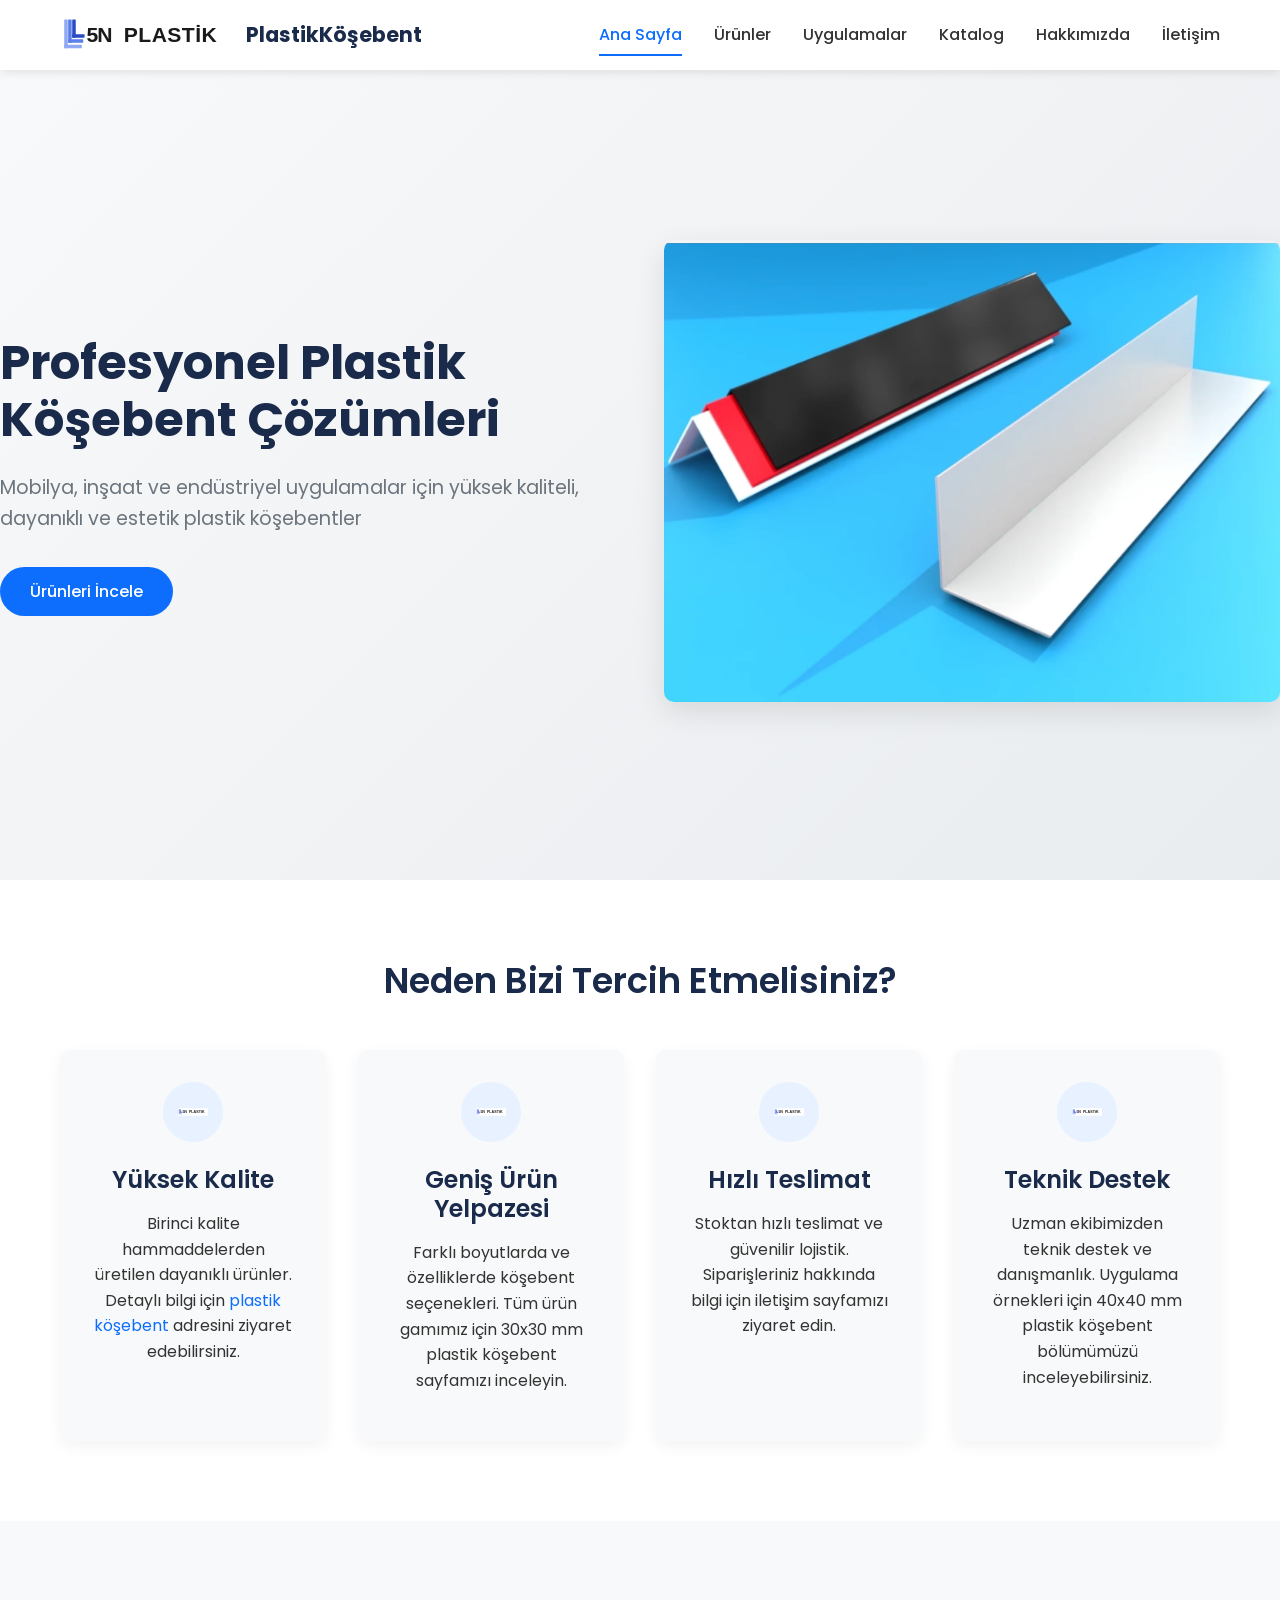
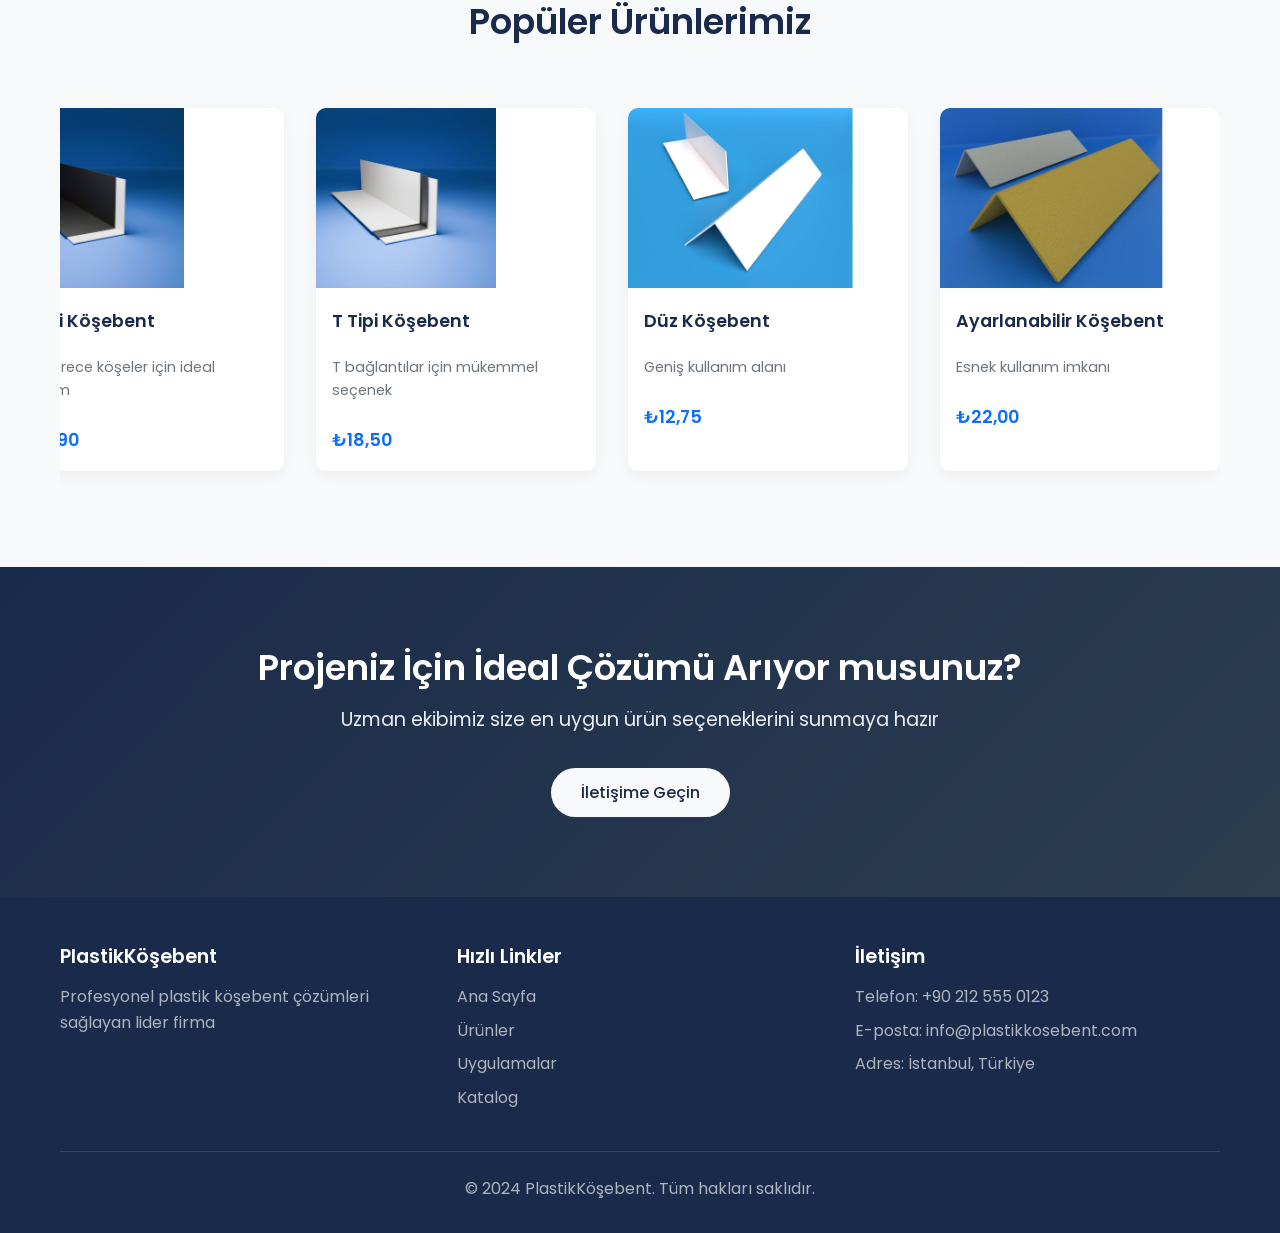
==== commit 4491866b: "Update banner image format in index.html" ====
--- a/index.html
+++ b/index.html
@@ -42,7 +42,7 @@
                 <a href="products.html" class="cta-button">Ürünleri İncele</a>
             </div>
             <div class="hero-image">
-                <img src="image/banner.jpg" alt="Plastik Köşebent">
+                <img src="image/plastik-kosebent.webp" alt="Plastik Köşebent">
             </div>
         </section>
 
@@ -154,4 +154,4 @@
 
     <script src="script.js"></script>
 </body>
-</html>+</html>
